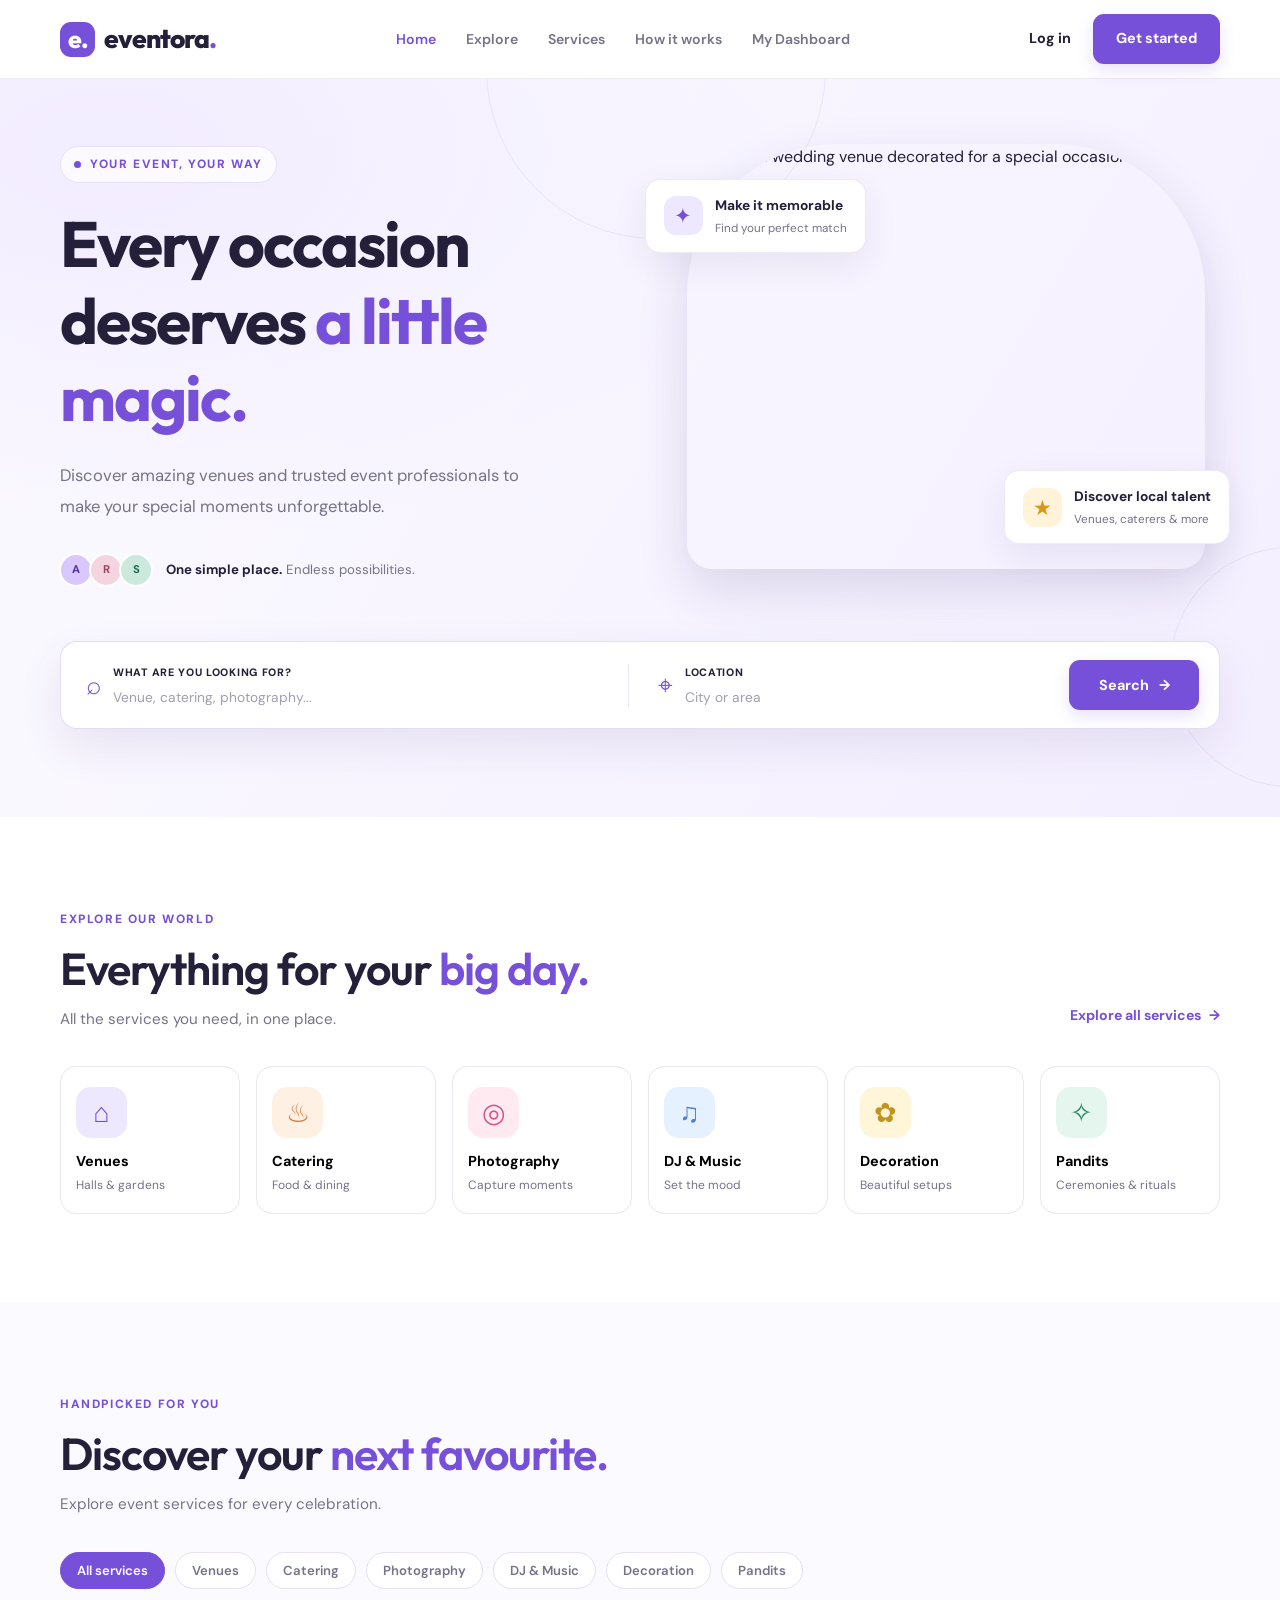
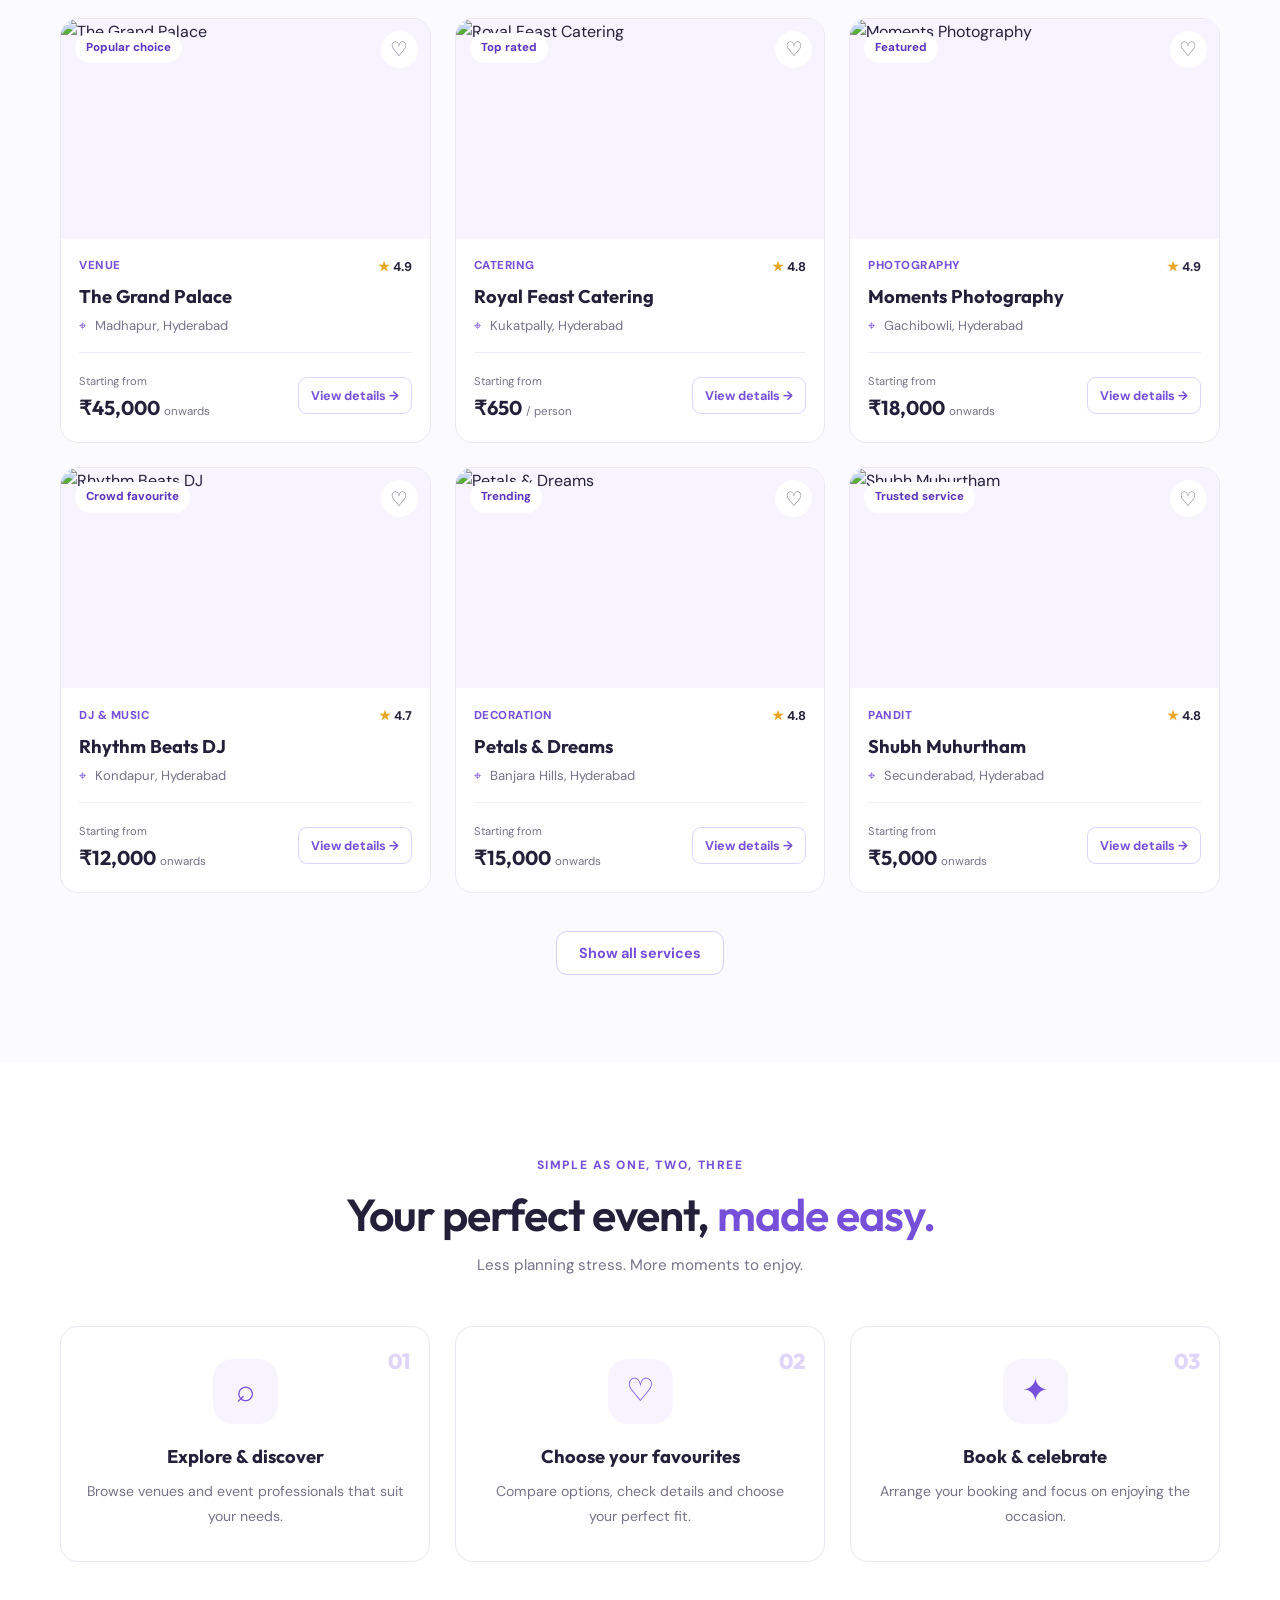
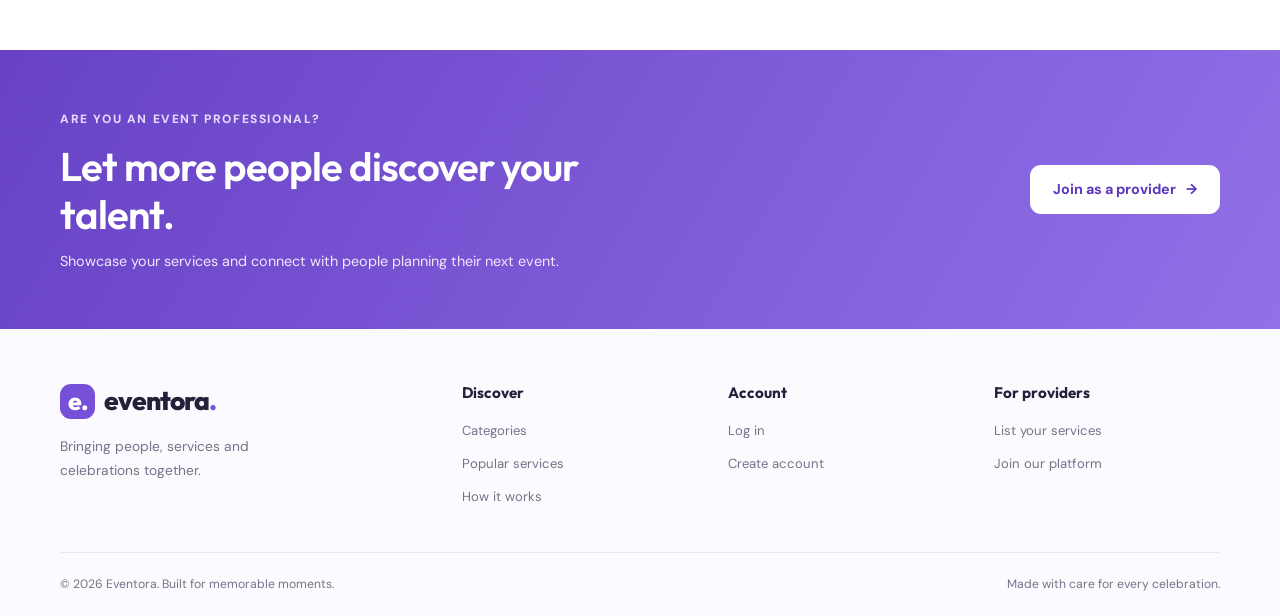
==== index.html @ d44a07ea "first commit" ====
<!DOCTYPE html>
<html lang="en">
<head>
    <meta charset="UTF-8">
    <meta name="viewport" content="width=device-width, initial-scale=1.0">
    <meta name="description" content="Discover venues and trusted event services for your special occasions.">
    <title>Eventora | Book Your Perfect Event</title>

    <link rel="preconnect" href="https://fonts.googleapis.com">
    <link rel="preconnect" href="https://fonts.gstatic.com" crossorigin>
    <link href="https://fonts.googleapis.com/css2?family=DM+Sans:wght@400;500;600;700&family=Outfit:wght@400;500;600;700;800&display=swap" rel="stylesheet">

    <link rel="stylesheet" href="css/style.css">
    <script src="js/main.js" defer></script>
</head>

<body>

    <!-- Navigation -->
    <header class="header">
        <nav class="navbar container">
            <a href="index.html" class="logo">
                <span class="logo-icon">e.</span>
                <span>eventora<span class="logo-dot">.</span></span>
            </a>

            <button class="menu-toggle" id="menuToggle"
                    aria-label="Open navigation" aria-expanded="false"
                    aria-controls="navLinks">
                <span></span>
                <span></span>
                <span></span>
            </button>

            <div class="nav-links" id="navLinks">
                <a href="#home" class="nav-link active">Home</a>
                <a href="#categories" class="nav-link">Explore</a>
                <a href="#featured" class="nav-link">Services</a>
                <a href="#how-it-works" class="nav-link">How it works</a>
                <a href="dashboard.html" class="nav-link">My Dashboard</a>
            </div>

            <div class="nav-actions">
                <a href="login.html" class="login-link">Log in</a>
                <a href="register.html" class="btn btn-primary nav-cta">
                    Get started
                </a>
            </div>
        </nav>
    </header>

    <main>

        <!-- Hero -->
        <section class="hero" id="home">
            <div class="hero-decoration decoration-one"></div>
            <div class="hero-decoration decoration-two"></div>

            <div class="container hero-grid">
                <div class="hero-content">
                    <div class="eyebrow">
                        <span class="eyebrow-dot"></span>
                        YOUR EVENT, YOUR WAY
                    </div>

                    <h1>
                        Every occasion deserves
                        <span>a little magic.</span>
                    </h1>

                    <p class="hero-description">
                        Discover amazing venues and trusted event professionals
                        to make your special moments unforgettable.
                    </p>

                    <div class="hero-proof">
                        <div class="avatar-stack" aria-hidden="true">
                            <span>A</span>
                            <span>R</span>
                            <span>S</span>
                        </div>
                        <p><strong>One simple place.</strong> Endless possibilities.</p>
                    </div>
                </div>

                <div class="hero-visual">
                    <img
                        class="hero-image"
                        src="https://images.unsplash.com/photo-1519741497674-611481863552?auto=format&fit=crop&w=1100&q=85"
                        alt="Beautiful wedding venue decorated for a special occasion">

                    <div class="floating-card floating-top">
                        <span class="floating-icon">✦</span>
                        <div>
                            <strong>Make it memorable</strong>
                            <p>Find your perfect match</p>
                        </div>
                    </div>

                    <div class="floating-card floating-bottom">
                        <span class="rating-star">★</span>
                        <div>
                            <strong>Discover local talent</strong>
                            <p>Venues, caterers & more</p>
                        </div>
                    </div>
                </div>
            </div>

            <!-- Search -->
            <div class="container search-container">
                <form class="search-panel" id="searchForm">
                    <div class="search-field">
                        <span class="field-icon">⌕</span>
                        <label for="serviceSearch">
                            WHAT ARE YOU LOOKING FOR?
                        </label>
                        <input
                            type="search"
                            id="serviceSearch"
                            placeholder="Venue, catering, photography..."
                        >
                    </div>

                    <div class="search-divider"></div>

                    <div class="search-field">
                        <span class="field-icon">⌖</span>
                        <label for="locationSearch">LOCATION</label>
                        <input
                            type="text"
                            id="locationSearch"
                            placeholder="City or area"
                        >
                    </div>

                    <button class="btn btn-primary search-button" type="submit">
                        Search <span aria-hidden="true">→</span>
                    </button>
                </form>
            </div>
        </section>

        <!-- Categories -->
        <section class="section categories-section" id="categories">
            <div class="container">
                <div class="section-heading">
                    <div>
                        <span class="section-kicker">EXPLORE OUR WORLD</span>
                        <h2>Everything for your <span>big day.</span></h2>
                        <p class="section-description">
                            All the services you need, in one place.
                        </p>
                    </div>

                    <a href="#featured" class="text-link">
                        Explore all services <span>→</span>
                    </a>
                </div>

                <div class="category-grid">
                    <button class="category-card" data-category="Venue">
                        <span class="category-icon icon-lavender">⌂</span>
                        <strong>Venues</strong>
                        <span>Halls & gardens</span>
                    </button>

                    <button class="category-card" data-category="Catering">
                        <span class="category-icon icon-peach">♨</span>
                        <strong>Catering</strong>
                        <span>Food & dining</span>
                    </button>

                    <button class="category-card" data-category="Photography">
                        <span class="category-icon icon-pink">◎</span>
                        <strong>Photography</strong>
                        <span>Capture moments</span>
                    </button>

                    <button class="category-card" data-category="Music">
                        <span class="category-icon icon-blue">♫</span>
                        <strong>DJ & Music</strong>
                        <span>Set the mood</span>
                    </button>

                    <button class="category-card" data-category="Decoration">
                        <span class="category-icon icon-yellow">✿</span>
                        <strong>Decoration</strong>
                        <span>Beautiful setups</span>
                    </button>

                    <button class="category-card" data-category="Priest">
                        <span class="category-icon icon-green">✧</span>
                        <strong>Pandits</strong>
                        <span>Ceremonies & rituals</span>
                    </button>
                </div>
            </div>
        </section>

        <!-- Featured Services -->
        <section class="section featured-section" id="featured">
            <div class="container">
                <div class="section-heading">
                    <div>
                        <span class="section-kicker">HANDPICKED FOR YOU</span>
                        <h2>Discover your <span>next favourite.</span></h2>
                        <p class="section-description">
                            Explore event services for every celebration.
                        </p>
                    </div>
                </div>

                <div class="filter-row" id="filterRow">
                    <button class="filter-chip active" data-filter="All">All services</button>
                    <button class="filter-chip" data-filter="Venue">Venues</button>
                    <button class="filter-chip" data-filter="Catering">Catering</button>
                    <button class="filter-chip" data-filter="Photography">Photography</button>
                    <button class="filter-chip" data-filter="Music">DJ & Music</button>
                    <button class="filter-chip" data-filter="Decoration">Decoration</button>
                    <button class="filter-chip" data-filter="Priest">Pandits</button>
                </div>

                <div class="service-grid" id="serviceGrid" aria-live="polite">
                    <!-- JavaScript creates the service cards here. -->
                </div>

                <p class="empty-state" id="emptyState" hidden>
                    No services match your search. Try another keyword or location.
                </p>

                <div class="center-button">
                    <button class="btn btn-outline" id="resetFilters" type="button">
                        Show all services
                    </button>
                </div>
            </div>
        </section>

        <!-- How it works -->
        <section class="section how-section" id="how-it-works">
            <div class="container">
                <div class="section-heading centered-heading">
                    <div>
                        <span class="section-kicker">SIMPLE AS ONE, TWO, THREE</span>
                        <h2>Your perfect event, <span>made easy.</span></h2>
                        <p class="section-description">
                            Less planning stress. More moments to enjoy.
                        </p>
                    </div>
                </div>

                <div class="steps-grid">
                    <article class="step-card">
                        <span class="step-number">01</span>
                        <div class="step-icon">⌕</div>
                        <h3>Explore & discover</h3>
                        <p>Browse venues and event professionals that suit your needs.</p>
                    </article>

                    <article class="step-card">
                        <span class="step-number">02</span>
                        <div class="step-icon">♡</div>
                        <h3>Choose your favourites</h3>
                        <p>Compare options, check details and choose your perfect fit.</p>
                    </article>

                    <article class="step-card">
                        <span class="step-number">03</span>
                        <div class="step-icon">✦</div>
                        <h3>Book & celebrate</h3>
                        <p>Arrange your booking and focus on enjoying the occasion.</p>
                    </article>
                </div>
            </div>
        </section>

        <!-- Call to action -->
        <section class="cta-section">
            <div class="container cta-content">
                <div>
                    <span class="section-kicker">ARE YOU AN EVENT PROFESSIONAL?</span>
                    <h2>Let more people discover your talent.</h2>
                    <p>Showcase your services and connect with people planning their next event.</p>
                </div>

                <a href="register.html" class="btn btn-light">
                    Join as a provider <span>→</span>
                </a>
            </div>
        </section>

    </main>

    <!-- Footer -->
    <footer class="footer">
        <div class="container footer-grid">
            <div class="footer-brand">
                <a href="#home" class="logo">
                    <span class="logo-icon">e.</span>
                    <span>eventora<span class="logo-dot">.</span></span>
                </a>
                <p>Bringing people, services and celebrations together.</p>
            </div>

            <div class="footer-column">
                <h3>Discover</h3>
                <a href="#categories">Categories</a>
                <a href="#featured">Popular services</a>
                <a href="#how-it-works">How it works</a>
            </div>

            <div class="footer-column">
                <h3>Account</h3>
                <a href="login.html">Log in</a>
                <a href="register.html">Create account</a>
            </div>

            <div class="footer-column">
                <h3>For providers</h3>
                <a href="register.html">List your services</a>
                <a href="register.html">Join our platform</a>
            </div>
        </div>

        <div class="container footer-bottom">
            <p>© <span id="currentYear"></span> Eventora. Built for memorable moments.</p>
            <p>Made with care for every celebration.</p>
        </div>
    </footer>

    <!-- Notification for demo interactions -->
    <div class="toast" id="toast" role="status" aria-live="polite"></div>

</body>
</html>
---- css/style.css ----
/* ==========================================
   EVENTORA - MAIN STYLES
   ========================================== */

:root {
    --primary: #7650d9;
    --primary-dark: #5d38bd;
    --primary-light: #eee8ff;
    --lavender: #f7f4ff;
    --white: #ffffff;
    --heading: #25203a;
    --text: #777287;
    --border: #eae6f2;
    --success: #26856b;
    --shadow: 0 12px 35px rgba(52, 35, 90, 0.08);
    --radius: 18px;
}

* {
    margin: 0;
    padding: 0;
    box-sizing: border-box;
}

html {
    scroll-behavior: smooth;
    scroll-padding-top: 90px;
}

body {
    font-family: "DM Sans", sans-serif;
    color: var(--heading);
    background: var(--white);
    line-height: 1.6;
}

body, button, input {
    font-family: "DM Sans", sans-serif;
}

button, input {
    font-size: inherit;
}

button, a {
    -webkit-tap-highlight-color: transparent;
}

button {
    cursor: pointer;
}

a {
    color: inherit;
    text-decoration: none;
}

img {
    display: block;
    max-width: 100%;
}

.container {
    width: min(1160px, calc(100% - 48px));
    margin: 0 auto;
}

h1, h2, h3, .logo {
    font-family: "Outfit", sans-serif;
    line-height: 1.2;
}

h1 {
    font-size: clamp(2.8rem, 5vw, 4.5rem);
    letter-spacing: -2px;
    font-weight: 700;
}

h2 {
    font-size: clamp(2rem, 3.6vw, 2.8rem);
    letter-spacing: -1px;
    font-weight: 600;
}

p {
    color: var(--text);
}

button:focus-visible,
a:focus-visible,
input:focus-visible {
    outline: 3px solid #b9a5ff;
    outline-offset: 4px;
}

/* Buttons */

.btn {
    display: inline-flex;
    align-items: center;
    justify-content: center;
    gap: 10px;
    padding: 12px 22px;
    border-radius: 11px;
    border: 1px solid transparent;
    font-weight: 700;
    font-size: 0.9rem;
    transition: transform 0.2s, background 0.2s, box-shadow 0.2s;
}

.btn:hover {
    transform: translateY(-2px);
}

.btn-primary {
    background: var(--primary);
    color: var(--white);
    box-shadow: 0 6px 16px rgba(118, 80, 217, 0.17);
}

.btn-primary:hover {
    background: var(--primary-dark);
    box-shadow: 0 8px 20px rgba(118, 80, 217, 0.23);
}

.btn-outline {
    background: var(--white);
    color: var(--primary);
    border-color: #d9cef7;
}

.btn-outline:hover {
    background: var(--lavender);
}

.btn-light {
    background: var(--white);
    color: var(--primary-dark);
    white-space: nowrap;
}

.btn-light:hover {
    background: var(--primary-light);
}

/* Navigation */

.header {
    background: rgba(255, 255, 255, 0.96);
    border-bottom: 1px solid rgba(234, 230, 242, 0.8);
    position: sticky;
    top: 0;
    z-index: 100;
    backdrop-filter: blur(16px);
}

.navbar {
    min-height: 78px;
    display: flex;
    align-items: center;
    justify-content: space-between;
    gap: 28px;
}

.logo {
    display: inline-flex;
    align-items: center;
    gap: 9px;
    font-size: 1.65rem;
    font-weight: 800;
    letter-spacing: -1px;
    flex-shrink: 0;
}

.logo-icon {
    display: grid;
    place-items: center;
    height: 35px;
    width: 35px;
    border-radius: 11px;
    color: white;
    background: var(--primary);
    font-size: 1.55rem;
}

.logo-dot {
    color: var(--primary);
}

.nav-links {
    display: flex;
    align-items: center;
    gap: 30px;
}

.nav-link {
    font-size: 0.88rem;
    font-weight: 600;
    color: var(--text);
    transition: color 0.2s;
}

.nav-link:hover,
.nav-link.active {
    color: var(--primary);
}

.nav-actions {
    display: flex;
    align-items: center;
    gap: 22px;
}

.login-link {
    font-size: 0.9rem;
    font-weight: 700;
}

.login-link:hover {
    color: var(--primary);
}

.menu-toggle {
    display: none;
    width: 42px;
    height: 42px;
    border: 1px solid var(--border);
    border-radius: 10px;
    background: var(--white);
    padding: 10px;
}

.menu-toggle span {
    display: block;
    height: 2px;
    background: var(--heading);
    margin: 4px 0;
    border-radius: 5px;
}

/* Hero */

.hero {
    position: relative;
    overflow: hidden;
    padding: 65px 0 88px;
    background:
        radial-gradient(ellipse at 8% 10%, #f2ecff 0%, transparent 42%),
        linear-gradient(120deg, #fbfaff 0%, #f4efff 100%);
}

.hero-decoration {
    position: absolute;
    border: 1px solid rgba(118, 80, 217, 0.1);
    border-radius: 50%;
    pointer-events: none;
}

.decoration-one {
    width: 340px;
    height: 340px;
    top: -180px;
    left: 38%;
}

.decoration-two {
    width: 240px;
    height: 240px;
    right: -130px;
    bottom: 30px;
}

.hero-grid {
    display: grid;
    grid-template-columns: 1.03fr 0.97fr;
    align-items: center;
    gap: 60px;
    position: relative;
    z-index: 1;
}

.eyebrow,
.section-kicker {
    color: var(--primary);
    font-size: 0.75rem;
    font-weight: 800;
    letter-spacing: 1.6px;
}

.eyebrow {
    display: inline-flex;
    align-items: center;
    gap: 9px;
    padding: 8px 13px;
    border: 1px solid #e7defc;
    border-radius: 50px;
    background: rgba(255, 255, 255, 0.75);
    margin-bottom: 23px;
}

.eyebrow-dot {
    width: 7px;
    height: 7px;
    border-radius: 50%;
    background: var(--primary);
}

.hero h1 span,
.section-heading h2 span {
    color: var(--primary);
}

.hero-description {
    font-size: 1.04rem;
    max-width: 490px;
    margin-top: 23px;
    line-height: 1.9;
}

.hero-proof {
    display: flex;
    align-items: center;
    gap: 13px;
    margin-top: 30px;
}

.avatar-stack {
    display: flex;
    padding-left: 3px;
}

.avatar-stack span {
    display: grid;
    place-items: center;
    height: 34px;
    width: 34px;
    margin-left: -4px;
    border: 2px solid white;
    border-radius: 50%;
    background: #d9c8ff;
    color: #54339e;
    font-size: 0.7rem;
    font-weight: 800;
}

.avatar-stack span:nth-child(2) {
    background: #f4d5df;
    color: #9a4561;
}

.avatar-stack span:nth-child(3) {
    background: #cce9de;
    color: #276a54;
}

.hero-proof p {
    font-size: 0.83rem;
}

.hero-proof strong {
    color: var(--heading);
}

.hero-visual {
    position: relative;
    padding: 0 15px 20px 0;
}

.hero-image {
    width: 100%;
    height: 425px;
    object-fit: cover;
    border-radius: 150px 150px 25px 25px;
    box-shadow: 0 20px 50px rgba(62, 39, 106, 0.15);
}

.floating-card {
    position: absolute;
    display: flex;
    align-items: center;
    gap: 12px;
    padding: 14px 18px;
    background: white;
    border: 1px solid rgba(234, 230, 242, 0.8);
    border-radius: 15px;
    box-shadow: var(--shadow);
}

.floating-card strong {
    display: block;
    font-size: 0.86rem;
}

.floating-card p {
    font-size: 0.73rem;
    margin-top: 3px;
}

.floating-top {
    top: 35px;
    left: -42px;
}

.floating-bottom {
    right: -10px;
    bottom: 45px;
}

.floating-icon,
.rating-star {
    display: grid;
    place-items: center;
    flex-shrink: 0;
    height: 39px;
    width: 39px;
    border-radius: 12px;
    background: var(--primary-light);
    color: var(--primary);
    font-size: 1.3rem;
}

.rating-star {
    background: #fff3d9;
    color: #d99619;
}

/* Search */

.search-container {
    position: relative;
    z-index: 5;
    margin-top: 52px;
}

.search-panel {
    display: grid;
    grid-template-columns: 1.2fr 1px 0.9fr auto;
    align-items: center;
    gap: 24px;
    padding: 18px 20px;
    border: 1px solid rgba(226, 219, 242, 0.9);
    border-radius: 17px;
    background: white;
    box-shadow: 0 18px 45px rgba(58, 35, 99, 0.09);
}

.search-field {
    min-width: 0;
    display: grid;
    grid-template-columns: 25px minmax(0, 1fr);
    align-items: center;
    column-gap: 7px;
}

.field-icon {
    grid-row: 1 / 3;
    color: var(--primary);
    font-size: 1.65rem;
    text-align: center;
}

.search-field label {
    font-size: 0.67rem;
    letter-spacing: 0.7px;
    font-weight: 800;
    color: var(--heading);
}

.search-field input {
    min-width: 0;
    width: 100%;
    border: none;
    outline: none;
    padding-top: 5px;
    color: var(--heading);
    background: transparent;
    font-size: 0.86rem;
}

.search-field input::placeholder {
    color: #a39db0;
}

.search-divider {
    width: 1px;
    height: 43px;
    background: var(--border);
}

.search-button {
    min-width: 130px;
    min-height: 50px;
}

/* Sections */

.section {
    padding: 88px 0;
}

.section-heading {
    display: flex;
    align-items: end;
    justify-content: space-between;
    gap: 24px;
    margin-bottom: 35px;
}

.section-kicker {
    display: inline-block;
    margin-bottom: 13px;
}

.section-heading h2 {
    margin-bottom: 11px;
}

.section-description {
    font-size: 0.95rem;
}

.text-link {
    color: var(--primary);
    font-size: 0.88rem;
    font-weight: 700;
    white-space: nowrap;
    padding-bottom: 5px;
}

.text-link span {
    padding-left: 5px;
}

.text-link:hover {
    color: var(--primary-dark);
}

/* Categories */

.category-grid {
    display: grid;
    grid-template-columns: repeat(6, minmax(0, 1fr));
    gap: 16px;
}

.category-card {
    display: flex;
    flex-direction: column;
    align-items: flex-start;
    gap: 7px;
    min-width: 0;
    padding: 20px 15px;
    border: 1px solid var(--border);
    border-radius: 16px;
    background: white;
    text-align: left;
    transition: transform 0.2s, box-shadow 0.2s, border-color 0.2s;
}

.category-card:hover,
.category-card.selected {
    transform: translateY(-4px);
    border-color: #c8b6f6;
    box-shadow: var(--shadow);
}

.category-icon {
    display: grid;
    place-items: center;
    width: 51px;
    height: 51px;
    border-radius: 15px;
    font-size: 1.7rem;
    margin-bottom: 7px;
}

.icon-lavender { background: #eee8ff; color: #7450ce; }
.icon-peach { background: #fff0e4; color: #d47a39; }
.icon-pink { background: #ffeaf1; color: #d45586; }
.icon-blue { background: #e6f1ff; color: #4d80cf; }
.icon-yellow { background: #fff5d8; color: #c3921c; }
.icon-green { background: #e4f6ed; color: #278767; }

.category-card strong {
    font-size: 0.9rem;
}

.category-card > span:last-child {
    color: var(--text);
    font-size: 0.75rem;
}

/* Featured services */

.featured-section {
    background: #fbfaff;
}

.filter-row {
    display: flex;
    flex-wrap: wrap;
    gap: 10px;
    margin-bottom: 29px;
}

.filter-chip {
    padding: 9px 16px;
    border: 1px solid #e6e0f0;
    border-radius: 50px;
    background: white;
    color: var(--text);
    font-size: 0.82rem;
    font-weight: 600;
    transition: all 0.2s;
}

.filter-chip:hover {
    border-color: var(--primary);
    color: var(--primary);
}

.filter-chip.active {
    background: var(--primary);
    border-color: var(--primary);
    color: white;
}

.service-grid {
    display: grid;
    grid-template-columns: repeat(3, minmax(0, 1fr));
    gap: 24px;
}

.service-card {
    min-width: 0;
    overflow: hidden;
    border: 1px solid #ece7f4;
    border-radius: var(--radius);
    background: white;
    transition: transform 0.25s, box-shadow 0.25s;
}

.service-card:hover {
    transform: translateY(-5px);
    box-shadow: var(--shadow);
}

.service-image-wrap {
    position: relative;
    height: 220px;
    overflow: hidden;
    background: var(--lavender);
}

.service-image {
    width: 100%;
    height: 100%;
    object-fit: cover;
    transition: transform 0.4s;
}

.service-card:hover .service-image {
    transform: scale(1.04);
}

.service-badge {
    position: absolute;
    left: 14px;
    top: 14px;
    padding: 6px 11px;
    border-radius: 50px;
    background: white;
    color: var(--primary-dark);
    font-size: 0.72rem;
    font-weight: 800;
}

.favorite-btn {
    position: absolute;
    top: 12px;
    right: 12px;
    display: grid;
    place-items: center;
    width: 37px;
    height: 37px;
    border: none;
    border-radius: 50%;
    background: white;
    color: #777287;
    font-size: 1.25rem;
    transition: color 0.2s, transform 0.2s;
}

.favorite-btn:hover {
    transform: scale(1.08);
}

.favorite-btn.favorited {
    color: #dc4e81;
}

.service-body {
    padding: 18px;
}

.service-meta {
    display: flex;
    align-items: center;
    justify-content: space-between;
    gap: 10px;
    margin-bottom: 9px;
}

.service-category {
    font-size: 0.72rem;
    font-weight: 800;
    color: var(--primary);
    text-transform: uppercase;
    letter-spacing: 0.5px;
}

.service-rating {
    font-size: 0.79rem;
    font-weight: 700;
    white-space: nowrap;
}

.service-rating span {
    color: #e6a627;
}

.service-title {
    font-size: 1.15rem;
    margin-bottom: 7px;
}

.service-location {
    font-size: 0.82rem;
    margin-bottom: 16px;
}

.service-location span {
    color: var(--primary);
    margin-right: 5px;
}

.service-bottom {
    display: flex;
    align-items: center;
    justify-content: space-between;
    gap: 10px;
    padding-top: 14px;
    border-top: 1px solid #f0edf6;
}

.price-label {
    font-size: 0.7rem;
    color: var(--text);
}

.service-price {
    display: block;
    font-family: "Outfit", sans-serif;
    font-size: 1.25rem;
    font-weight: 700;
}

.service-price small {
    font-family: "DM Sans", sans-serif;
    font-size: 0.72rem;
    color: var(--text);
    font-weight: 400;
}

.details-btn {
    border: 1px solid #dfd4fa;
    border-radius: 9px;
    background: white;
    color: var(--primary);
    padding: 9px 12px;
    font-size: 0.79rem;
    font-weight: 700;
}

.details-btn:hover {
    background: var(--primary);
    color: white;
}

.empty-state {
    padding: 45px 15px;
    text-align: center;
}

.center-button {
    display: flex;
    justify-content: center;
    margin-top: 38px;
}

/* How it works */

.how-section {
    background: white;
}

.centered-heading {
    justify-content: center;
    text-align: center;
}

.steps-grid {
    display: grid;
    grid-template-columns: repeat(3, minmax(0, 1fr));
    gap: 25px;
    margin-top: 48px;
}

.step-card {
    position: relative;
    padding: 32px 25px;
    border: 1px solid var(--border);
    border-radius: 18px;
    background: white;
    text-align: center;
}

.step-number {
    position: absolute;
    top: 17px;
    right: 19px;
    color: #ded5f8;
    font-family: "Outfit", sans-serif;
    font-size: 1.35rem;
    font-weight: 800;
}

.step-icon {
    display: grid;
    place-items: center;
    width: 65px;
    height: 65px;
    margin: 0 auto 22px;
    border-radius: 20px;
    background: var(--lavender);
    color: var(--primary);
    font-size: 2rem;
}

.step-card h3 {
    font-size: 1.15rem;
    margin-bottom: 11px;
}

.step-card p {
    font-size: 0.88rem;
    line-height: 1.8;
}

/* Provider CTA */

.cta-section {
    padding: 55px 0;
    color: white;
    background: linear-gradient(120deg, #6742c5, #9270e9);
}

.cta-content {
    display: flex;
    align-items: center;
    justify-content: space-between;
    gap: 30px;
}

.cta-section .section-kicker {
    color: #e5dbff;
}

.cta-content h2 {
    max-width: 580px;
    font-size: clamp(1.8rem, 3.5vw, 2.5rem);
    margin-bottom: 12px;
}

.cta-content p {
    max-width: 570px;
    color: #eee8ff;
    font-size: 0.9rem;
}

/* Footer */

.footer {
    padding: 55px 0 0;
    background: #fbfaff;
}

.footer-grid {
    display: grid;
    grid-template-columns: 1.6fr repeat(3, 1fr);
    gap: 40px;
    padding-bottom: 45px;
}

.footer-brand p {
    max-width: 260px;
    margin-top: 15px;
    font-size: 0.86rem;
    line-height: 1.8;
}

.footer-column {
    display: flex;
    flex-direction: column;
    align-items: flex-start;
    gap: 12px;
}

.footer-column h3 {
    font-size: 0.95rem;
    margin-bottom: 6px;
}

.footer-column a {
    font-size: 0.82rem;
    color: var(--text);
}

.footer-column a:hover {
    color: var(--primary);
}

.footer-bottom {
    display: flex;
    justify-content: space-between;
    gap: 20px;
    padding: 22px 0;
    border-top: 1px solid var(--border);
}

.footer-bottom p {
    font-size: 0.76rem;
}

/* Toast */

.toast {
    position: fixed;
    z-index: 200;
    left: 50%;
    bottom: 25px;
    width: max-content;
    max-width: calc(100% - 32px);
    padding: 13px 20px;
    border-radius: 12px;
    background: #302348;
    color: white;
    box-shadow: var(--shadow);
    opacity: 0;
    pointer-events: none;
    transform: translate(-50%, 15px);
    transition: opacity 0.2s, transform 0.2s;
    font-size: 0.86rem;
}

.toast.show {
    opacity: 1;
    transform: translate(-50%, 0);
}

/* Responsive: tablets */

@media (max-width: 1000px) {
    .nav-links {
        gap: 16px;
    }

    .navbar {
        gap: 18px;
    }

    .nav-actions {
        gap: 14px;
    }

    .hero-grid {
        gap: 35px;
    }

    .hero-image {
        height: 365px;
    }

    .category-grid {
        grid-template-columns: repeat(3, minmax(0, 1fr));
    }

    .service-grid {
        grid-template-columns: repeat(2, minmax(0, 1fr));
    }

    .category-card {
        padding: 20px;
    }
}

/* Responsive: mobile */

@media (max-width: 700px) {
    .container {
        width: calc(100% - 32px);
    }

    .navbar {
        min-height: 70px;
        position: relative;
    }

    .logo {
        font-size: 1.45rem;
    }

    .menu-toggle {
        display: block;
        margin-left: auto;
    }

    .nav-links {
        display: none;
        position: absolute;
        top: calc(100% + 1px);
        left: -16px;
        right: -16px;
        padding: 20px 22px;
        border-bottom: 1px solid var(--border);
        background: white;
        box-shadow: var(--shadow);
        align-items: stretch;
        flex-direction: column;
        gap: 20px;
    }

    .nav-links.open {
        display: flex;
    }

    .nav-actions {
        gap: 0;
    }

    .login-link {
        display: none;
    }

    .nav-cta {
        padding: 10px 12px;
        font-size: 0.78rem;
    }

    .hero {
        padding: 48px 0 60px;
    }

    .hero-grid {
        grid-template-columns: 1fr;
        gap: 35px;
    }

    h1 {
        font-size: clamp(2.7rem, 11vw, 3.6rem);
        letter-spacing: -1.5px;
    }

    .hero-description {
        font-size: 0.95rem;
    }

    .hero-visual {
        max-width: 500px;
        width: calc(100% - 14px);
        margin: 0 auto;
        padding-right: 0;
    }

    .hero-image {
        height: 310px;
        border-radius: 110px 110px 20px 20px;
    }

    .floating-top {
        left: -8px;
        top: 20px;
    }

    .floating-bottom {
        right: -8px;
        bottom: 24px;
    }

    .floating-card {
        padding: 10px 12px;
        gap: 8px;
    }

    .floating-card strong {
        font-size: 0.75rem;
    }

    .floating-card p {
        font-size: 0.65rem;
    }

    .floating-icon,
    .rating-star {
        width: 32px;
        height: 32px;
        font-size: 1rem;
    }

    .search-container {
        margin-top: 35px;
    }

    .search-panel {
        grid-template-columns: 1fr;
        gap: 15px;
        padding: 20px;
    }

    .search-divider {
        width: 100%;
        height: 1px;
    }

    .search-field {
        min-height: 49px;
    }

    .search-button {
        width: 100%;
    }

    .section {
        padding: 65px 0;
    }

    .section-heading {
        align-items: flex-start;
        flex-direction: column;
        gap: 12px;
        margin-bottom: 26px;
    }

    .category-grid {
        grid-template-columns: repeat(2, minmax(0, 1fr));
        gap: 12px;
    }

    .category-card {
        padding: 16px 13px;
    }

    .category-icon {
        width: 45px;
        height: 45px;
    }

    .filter-row {
        gap: 8px;
    }

    .filter-chip {
        padding: 8px 12px;
        font-size: 0.76rem;
    }

    .service-grid {
        grid-template-columns: 1fr;
        gap: 18px;
    }

    .service-image-wrap {
        height: 235px;
    }

    .steps-grid {
        grid-template-columns: 1fr;
        gap: 15px;
        margin-top: 30px;
    }

    .step-card {
        padding: 30px 20px;
    }

    .cta-content {
        align-items: flex-start;
        flex-direction: column;
    }

    .footer-grid {
        grid-template-columns: repeat(2, minmax(0, 1fr));
        gap: 32px 20px;
    }

    .footer-brand {
        grid-column: 1 / -1;
    }

    .footer-bottom {
        flex-direction: column;
        gap: 8px;
    }
}

@media (max-width: 380px) {
    .nav-cta {
        padding: 9px;
        font-size: 0.72rem;
    }

    .hero-image {
        height: 270px;
    }

    .floating-card {
        max-width: 210px;
    }

    .service-bottom {
        align-items: flex-start;
    }
}

@media (prefers-reduced-motion: reduce) {
    *,
    *::before,
    *::after {
        scroll-behavior: auto !important;
        transition-duration: 0.01ms !important;
        animation-duration: 0.01ms !important;
    }
}
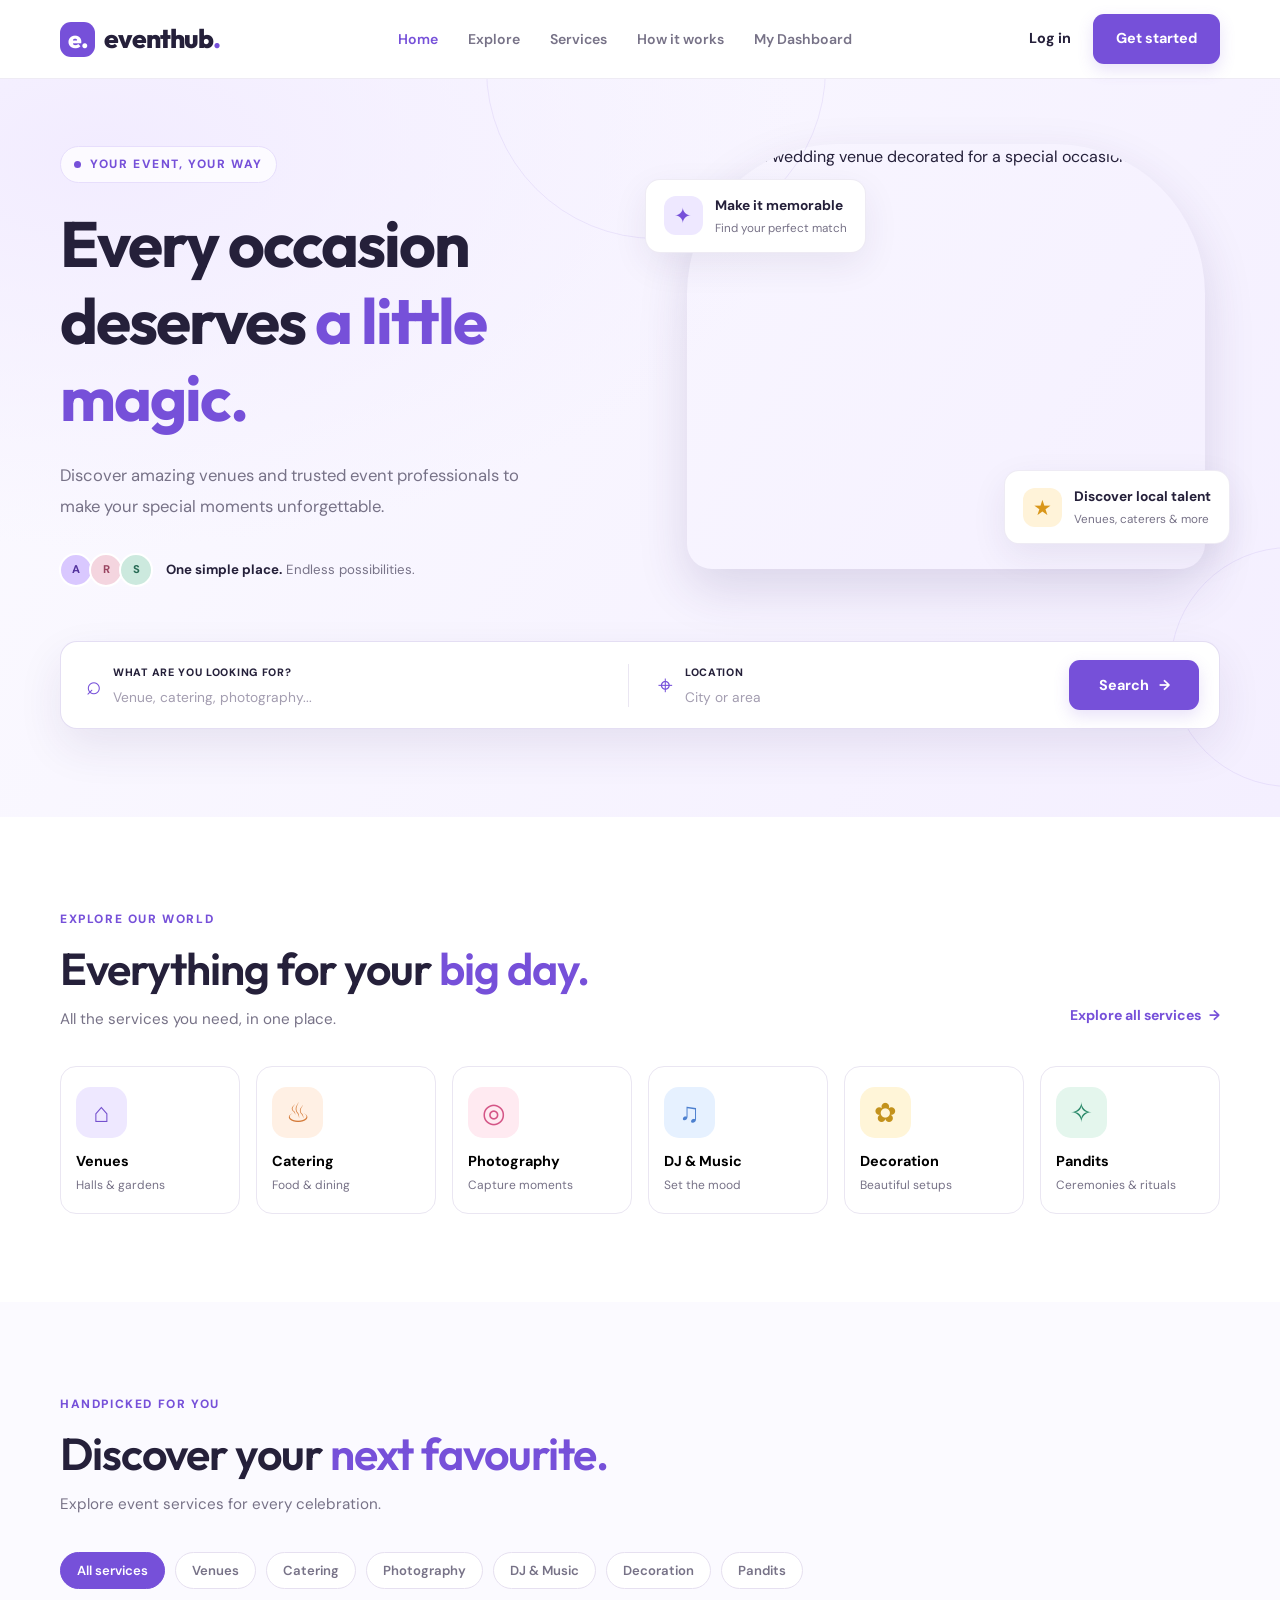
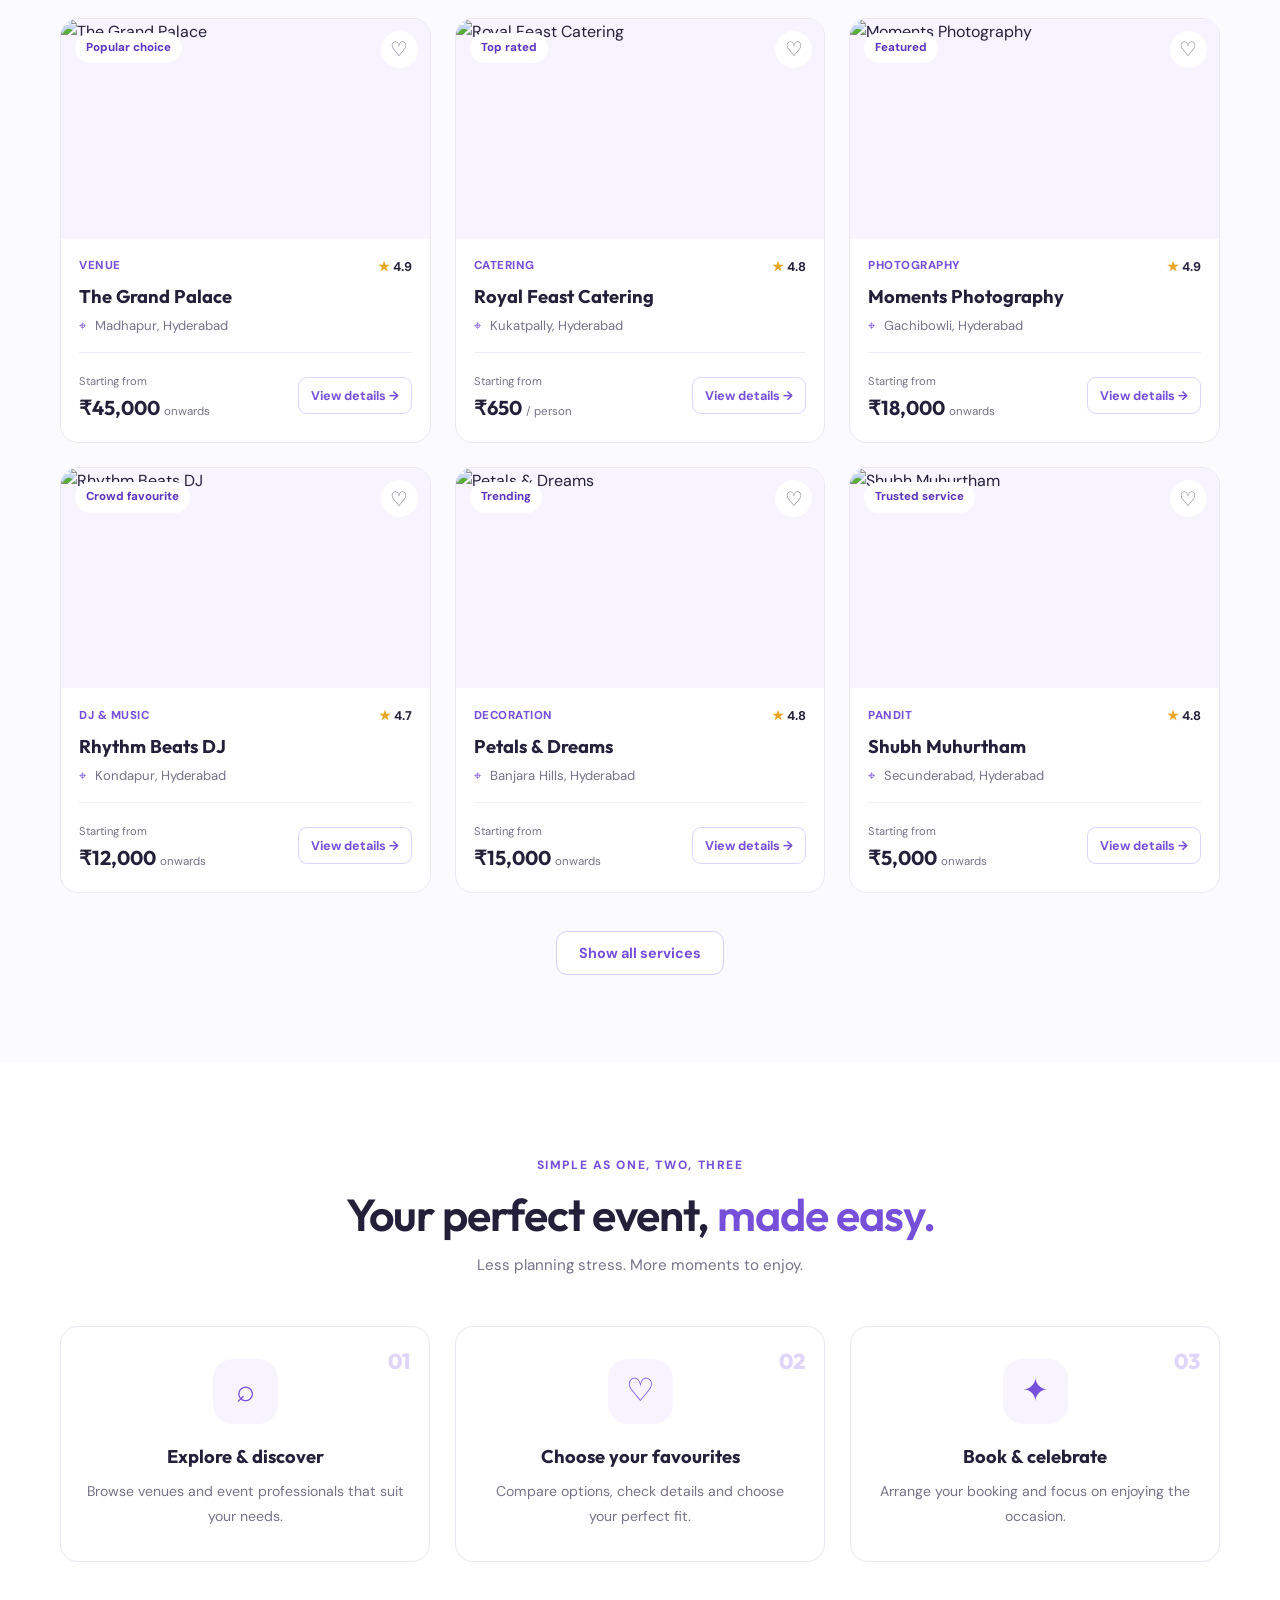
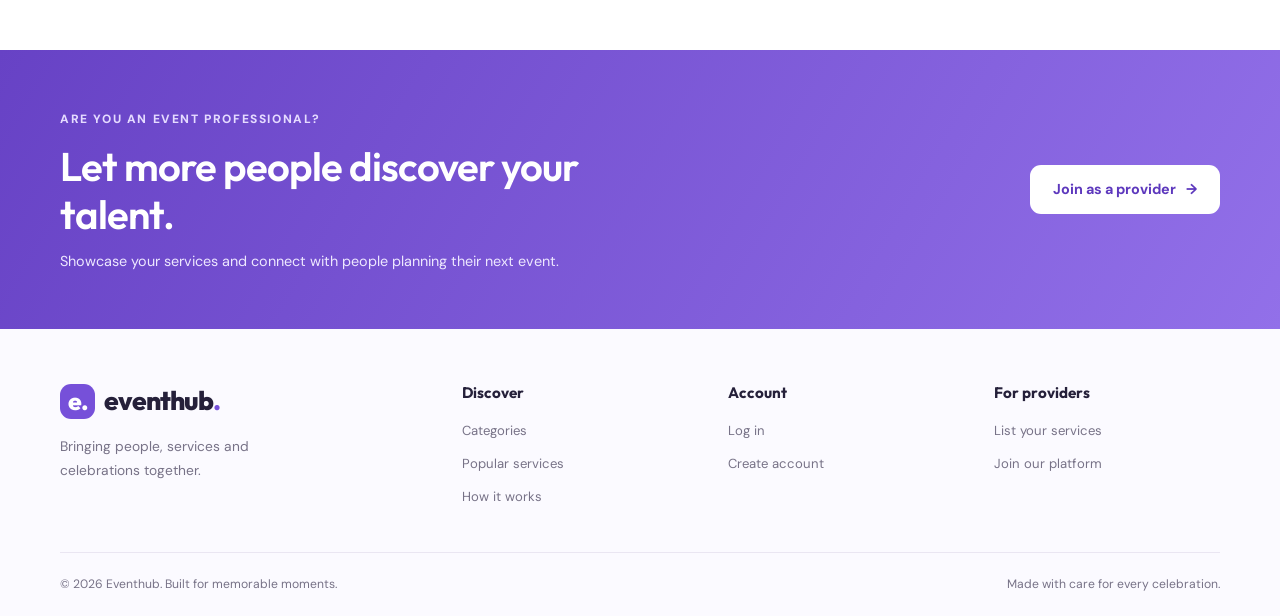
==== commit fce3cf8a: "changed eventora to eventhub" ====
--- a/index.html
+++ b/index.html
@@ -5,7 +5,7 @@
     <meta charset="UTF-8">
     <meta name="viewport" content="width=device-width, initial-scale=1.0">
     <meta name="description" content="Discover venues and trusted event services for your special occasions.">
-    <title>Eventora | Book Your Perfect Event</title>
+    <title>Eventhub | Book Your Perfect Event</title>
 
     <link rel="preconnect" href="https://fonts.googleapis.com">
     <link rel="preconnect" href="https://fonts.gstatic.com" crossorigin>
@@ -22,7 +22,7 @@
         <nav class="navbar container">
             <a href="index.html" class="logo">
                 <span class="logo-icon">e.</span>
-                <span>eventora<span class="logo-dot">.</span></span>
+                <span>eventhub<span class="logo-dot">.</span></span>
             </a>
 
             <button class="menu-toggle" id="menuToggle"
@@ -299,7 +299,7 @@
             <div class="footer-brand">
                 <a href="#home" class="logo">
                     <span class="logo-icon">e.</span>
-                    <span>eventora<span class="logo-dot">.</span></span>
+                    <span>eventhub<span class="logo-dot">.</span></span>
                 </a>
                 <p>Bringing people, services and celebrations together.</p>
             </div>
@@ -325,7 +325,7 @@
         </div>
 
         <div class="container footer-bottom">
-            <p>© <span id="currentYear"></span> Eventora. Built for memorable moments.</p>
+            <p>© <span id="currentYear"></span> Eventhub. Built for memorable moments.</p>
             <p>Made with care for every celebration.</p>
         </div>
     </footer>
--- a/css/style.css
+++ b/css/style.css
@@ -1,6 +1,6 @@
 
 /* ==========================================
-   EVENTORA - MAIN STYLES
+   EVENTHUB - MAIN STYLES
    ========================================== */
 
 :root {
